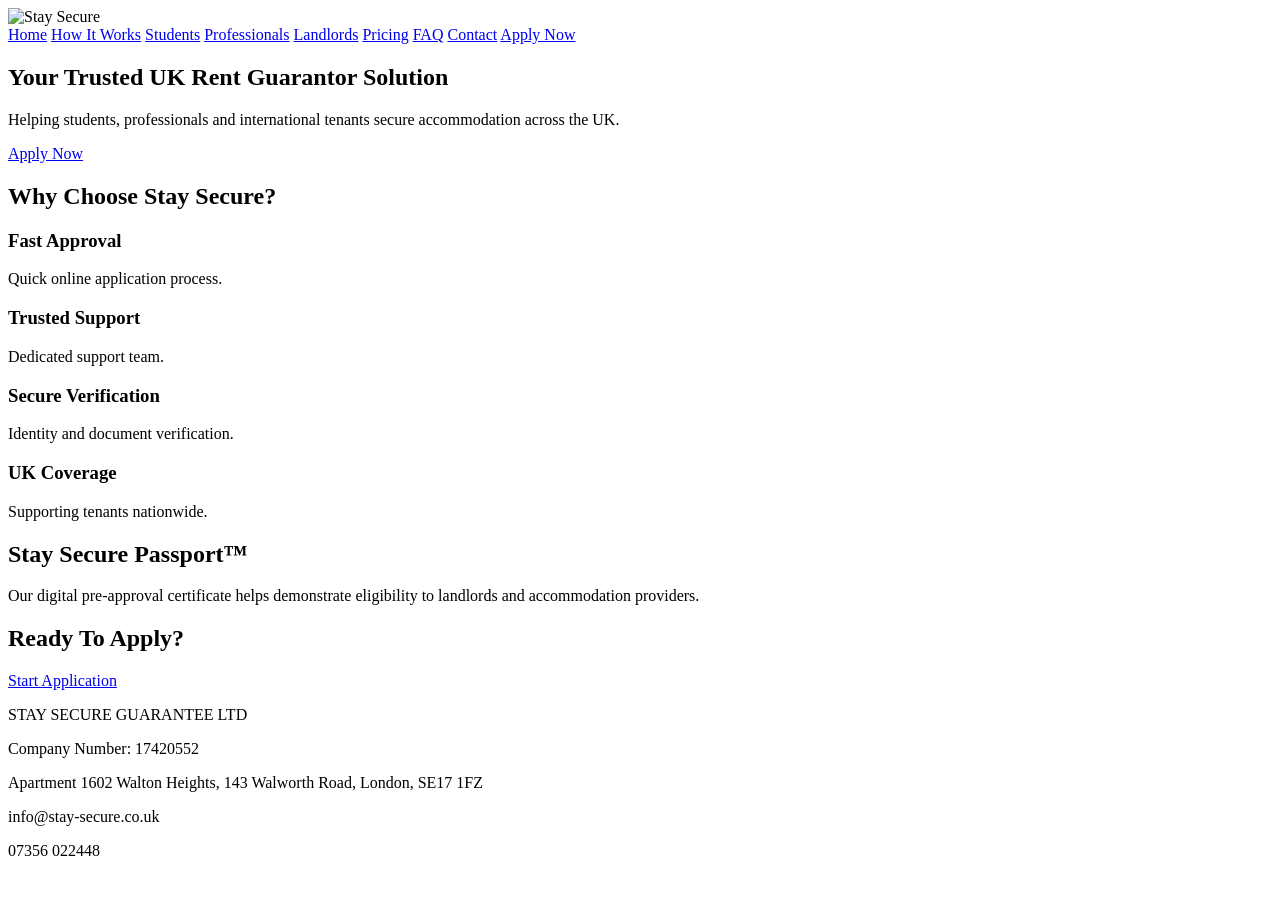
==== index.html @ 4a1a6204 "Add main HTML structure for Stay Secure website This HTML file serves as the main structure for the " ====
<!DOCTYPE html>
<html lang="en">
<head>
<meta charset="UTF-8">
<meta name="viewport" content="width=device-width, initial-scale=1.0">

<title>Stay Secure Guarantee Ltd</title>

<link rel="stylesheet" href="css/style.css">

</head>
<body>

<header>

<div class="container">

<div class="logo">
<img src="images/logo.png" alt="Stay Secure">
</div>

<nav>

<a href="index.html">Home</a>

<a href="how-it-works.html">How It Works</a>

<a href="students.html">Students</a>

<a href="professionals.html">Professionals</a>

<a href="landlords.html">Landlords</a>

<a href="pricing.html">Pricing</a>

<a href="faq.html">FAQ</a>

<a href="contact.html">Contact</a>

<a href="apply.html" class="apply-btn">
Apply Now
</a>

</nav>

</div>

</header>

<section class="hero">

<div class="container">

<h1>
Your Trusted UK Rent Guarantor Solution
</h1>

<p>

Helping students, professionals and international tenants secure accommodation across the UK.

</p>

<a href="contact.html" class="btn">
Apply Now
</a>

</div>

</section>

<section class="features">

<div class="container">

<h2>Why Choose Stay Secure?</h2>

<div class="cards">

<div class="card">

<h3>Fast Approval</h3>

<p>
Quick online application process.
</p>

</div>

<div class="card">

<h3>Trusted Support</h3>

<p>
Dedicated support team.
</p>

</div>

<div class="card">

<h3>Secure Verification</h3>

<p>
Identity and document verification.
</p>

</div>

<div class="card">

<h3>UK Coverage</h3>

<p>
Supporting tenants nationwide.
</p>

</div>

</div>

</div>

</section>

<section class="passport">

<div class="container">

<h2>Stay Secure Passport™</h2>

<p>

Our digital pre-approval certificate helps demonstrate eligibility to landlords and accommodation providers.

</p>

</div>

</section>

<section class="cta">

<div class="container">

<h2>
Ready To Apply?
</h2>

<a href="contact.html" class="btn">
Start Application
</a>

</div>

</section>

<footer>

<div class="container">

<p>
STAY SECURE GUARANTEE LTD
</p>

<p>
Company Number: 17420552
</p>

<p>
Apartment 1602 Walton Heights,
143 Walworth Road,
London,
SE17 1FZ
</p>

<p>
info@stay-secure.co.uk
</p>

<p>
07356 022448
</p>

</div>

</footer>

</body>
</html>
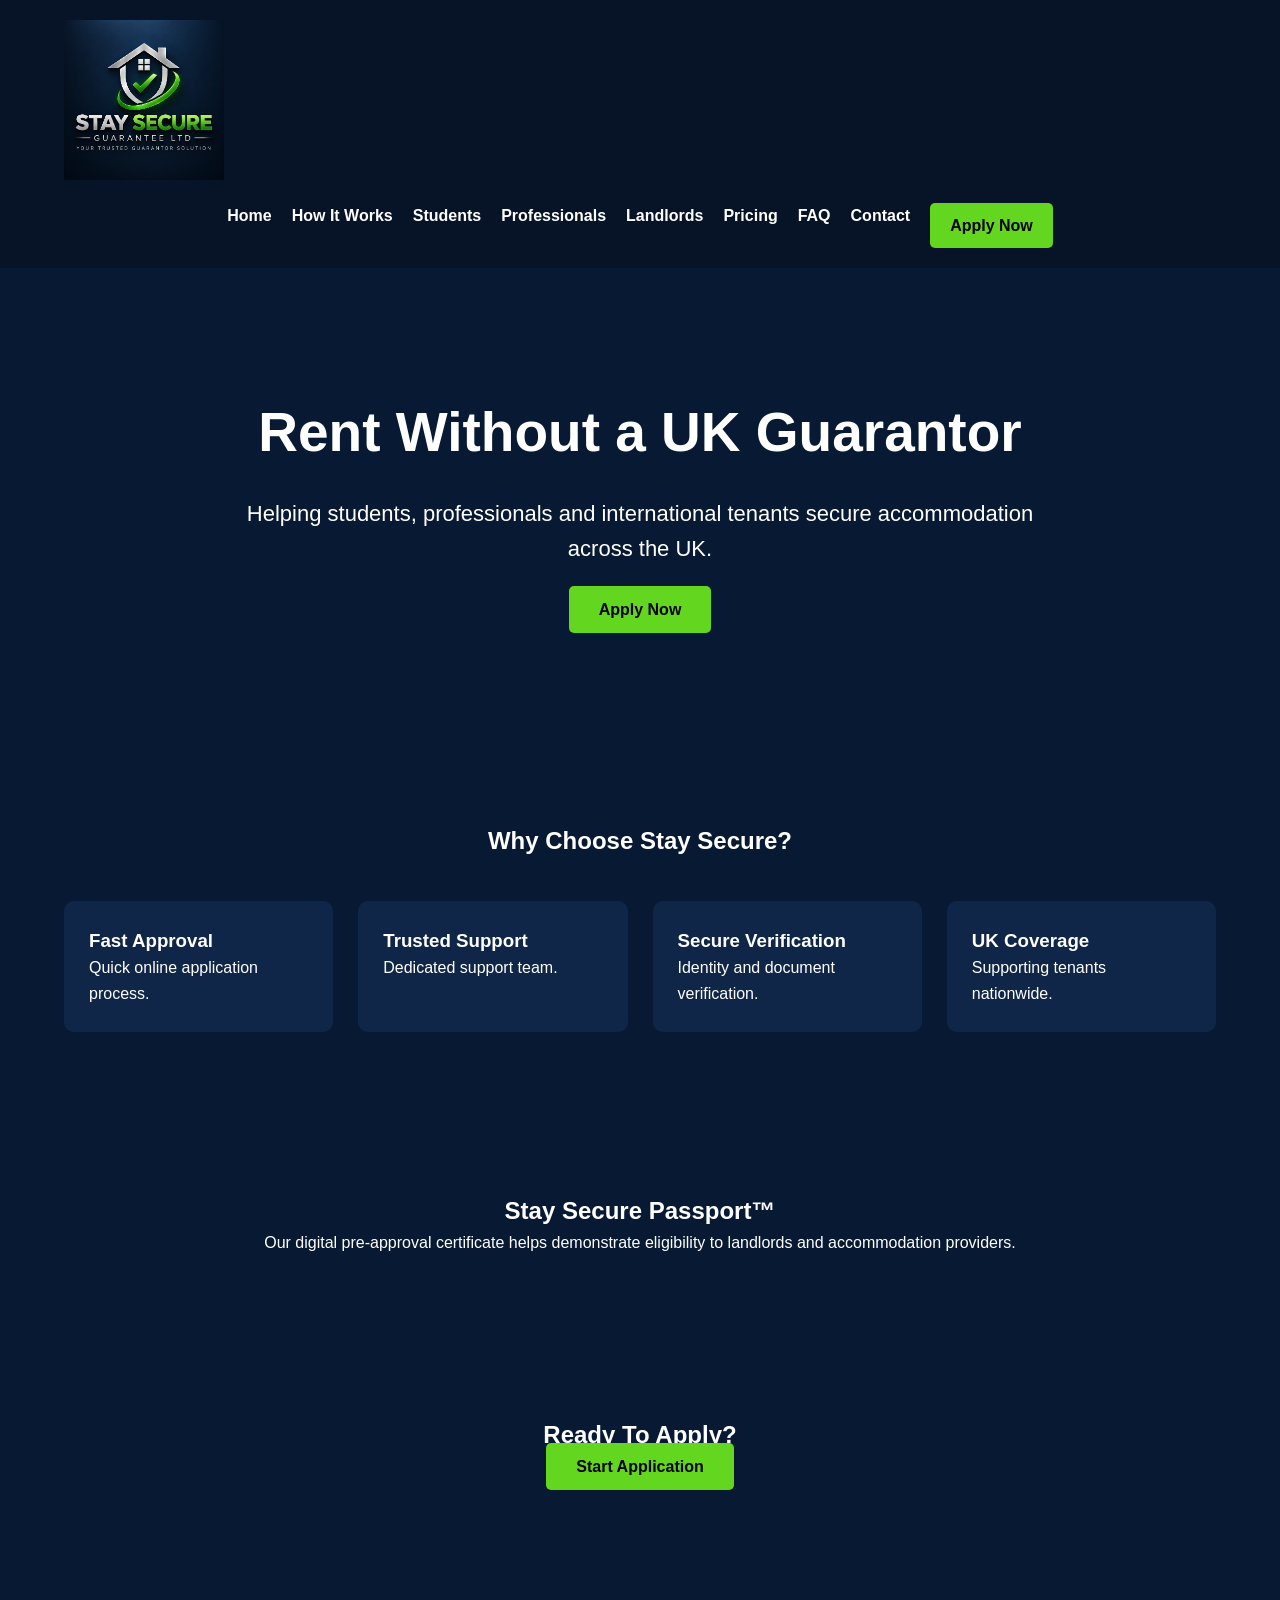
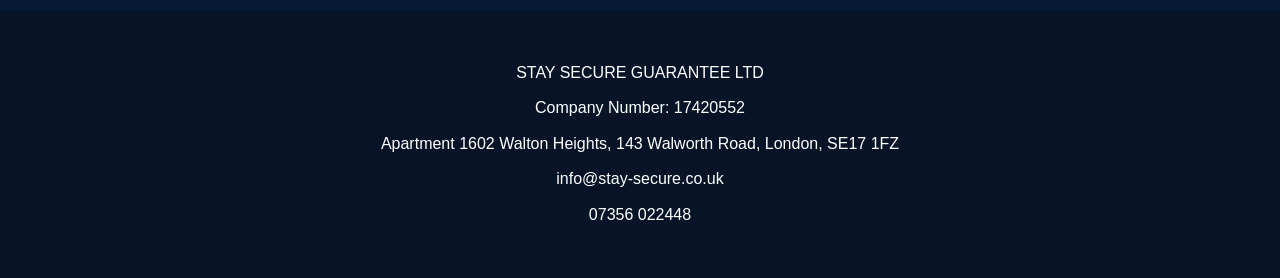
==== commit 1d51c9e7: "Change header text for rent guarantor solution" ====
--- a/index.html
+++ b/index.html
@@ -52,7 +52,7 @@
 <div class="container">
 
 <h1>
-Your Trusted UK Rent Guarantor Solution
+Rent Without a UK Guarantor
 </h1>
 
 <p>
--- a/css/style.css
+++ b/css/style.css
@@ -0,0 +1,116 @@
+*{
+margin:0;
+padding:0;
+box-sizing:border-box;
+font-family:Arial,sans-serif;
+}
+
+body{
+background:#081A33;
+color:white;
+line-height:1.6;
+}
+
+.container{
+width:90%;
+max-width:1200px;
+margin:auto;
+}
+
+header{
+background:#071428;
+padding:20px 0;
+}
+
+.logo img{
+height:160px;
+}
+
+nav{
+display:flex;
+justify-content:center;
+gap:20px;
+flex-wrap:wrap;
+margin-top:15px;
+}
+
+nav a{
+color:white;
+text-decoration:none;
+font-weight:bold;
+}
+
+.apply-btn{
+background:#63D61F;
+padding:10px 20px;
+border-radius:5px;
+color:black;
+}
+
+.hero{
+padding:120px 20px;
+text-align:center;
+}
+
+.hero h1{
+font-size:55px;
+margin-bottom:20px;
+}
+
+.hero p{
+font-size:22px;
+max-width:800px;
+margin:auto;
+margin-bottom:30px;
+}
+
+.btn{
+background:#63D61F;
+padding:15px 30px;
+color:black;
+text-decoration:none;
+border-radius:5px;
+font-weight:bold;
+}
+
+.features{
+padding:80px 0;
+}
+
+.features h2{
+text-align:center;
+margin-bottom:40px;
+}
+
+.cards{
+display:grid;
+grid-template-columns:repeat(auto-fit,minmax(250px,1fr));
+gap:25px;
+}
+
+.card{
+background:#102648;
+padding:25px;
+border-radius:10px;
+}
+
+.passport{
+padding:80px 0;
+text-align:center;
+}
+
+.cta{
+padding:80px 0;
+text-align:center;
+}
+
+footer{
+background:#071428;
+padding:40px 0;
+text-align:center;
+margin-top:50px;
+}
+
+footer p{
+margin:10px 0;
+}
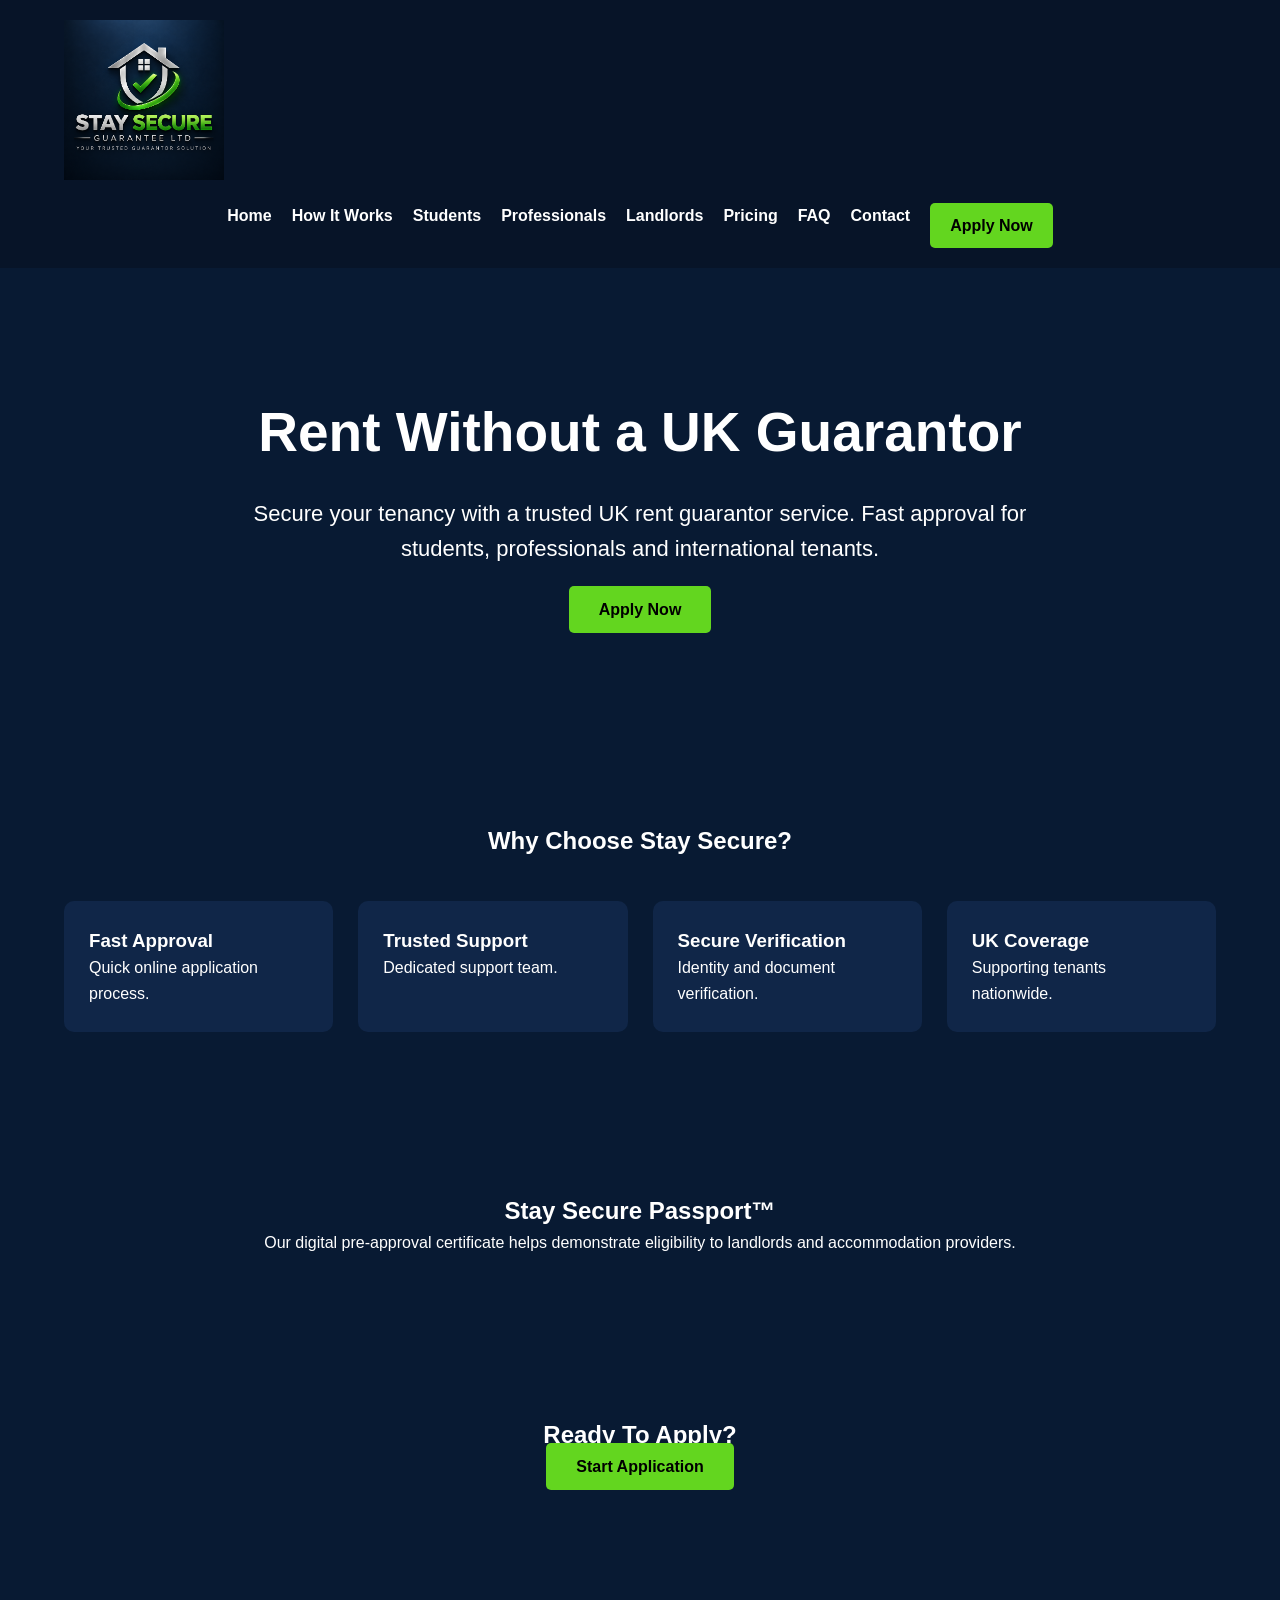
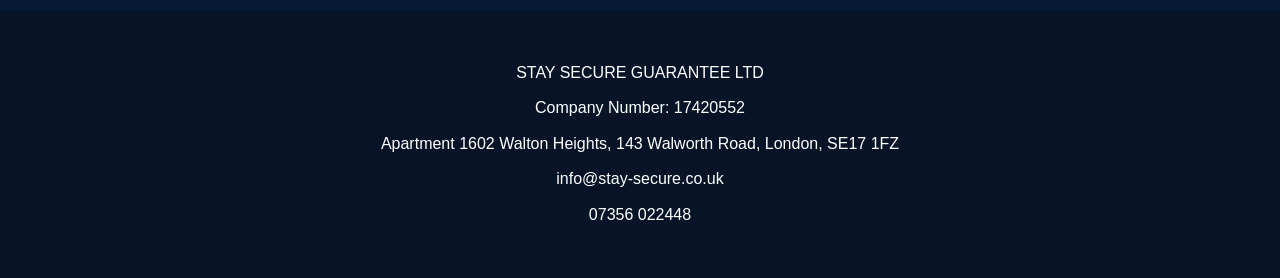
==== commit d08ac4b0: "Revise accommodation service description in index.html Updated the text to emphasize the rent guaran" ====
--- a/index.html
+++ b/index.html
@@ -57,7 +57,8 @@
 
 <p>
 
-Helping students, professionals and international tenants secure accommodation across the UK.
+Secure your tenancy with a trusted UK rent guarantor service.
+Fast approval for students, professionals and international tenants.
 
 </p>
 
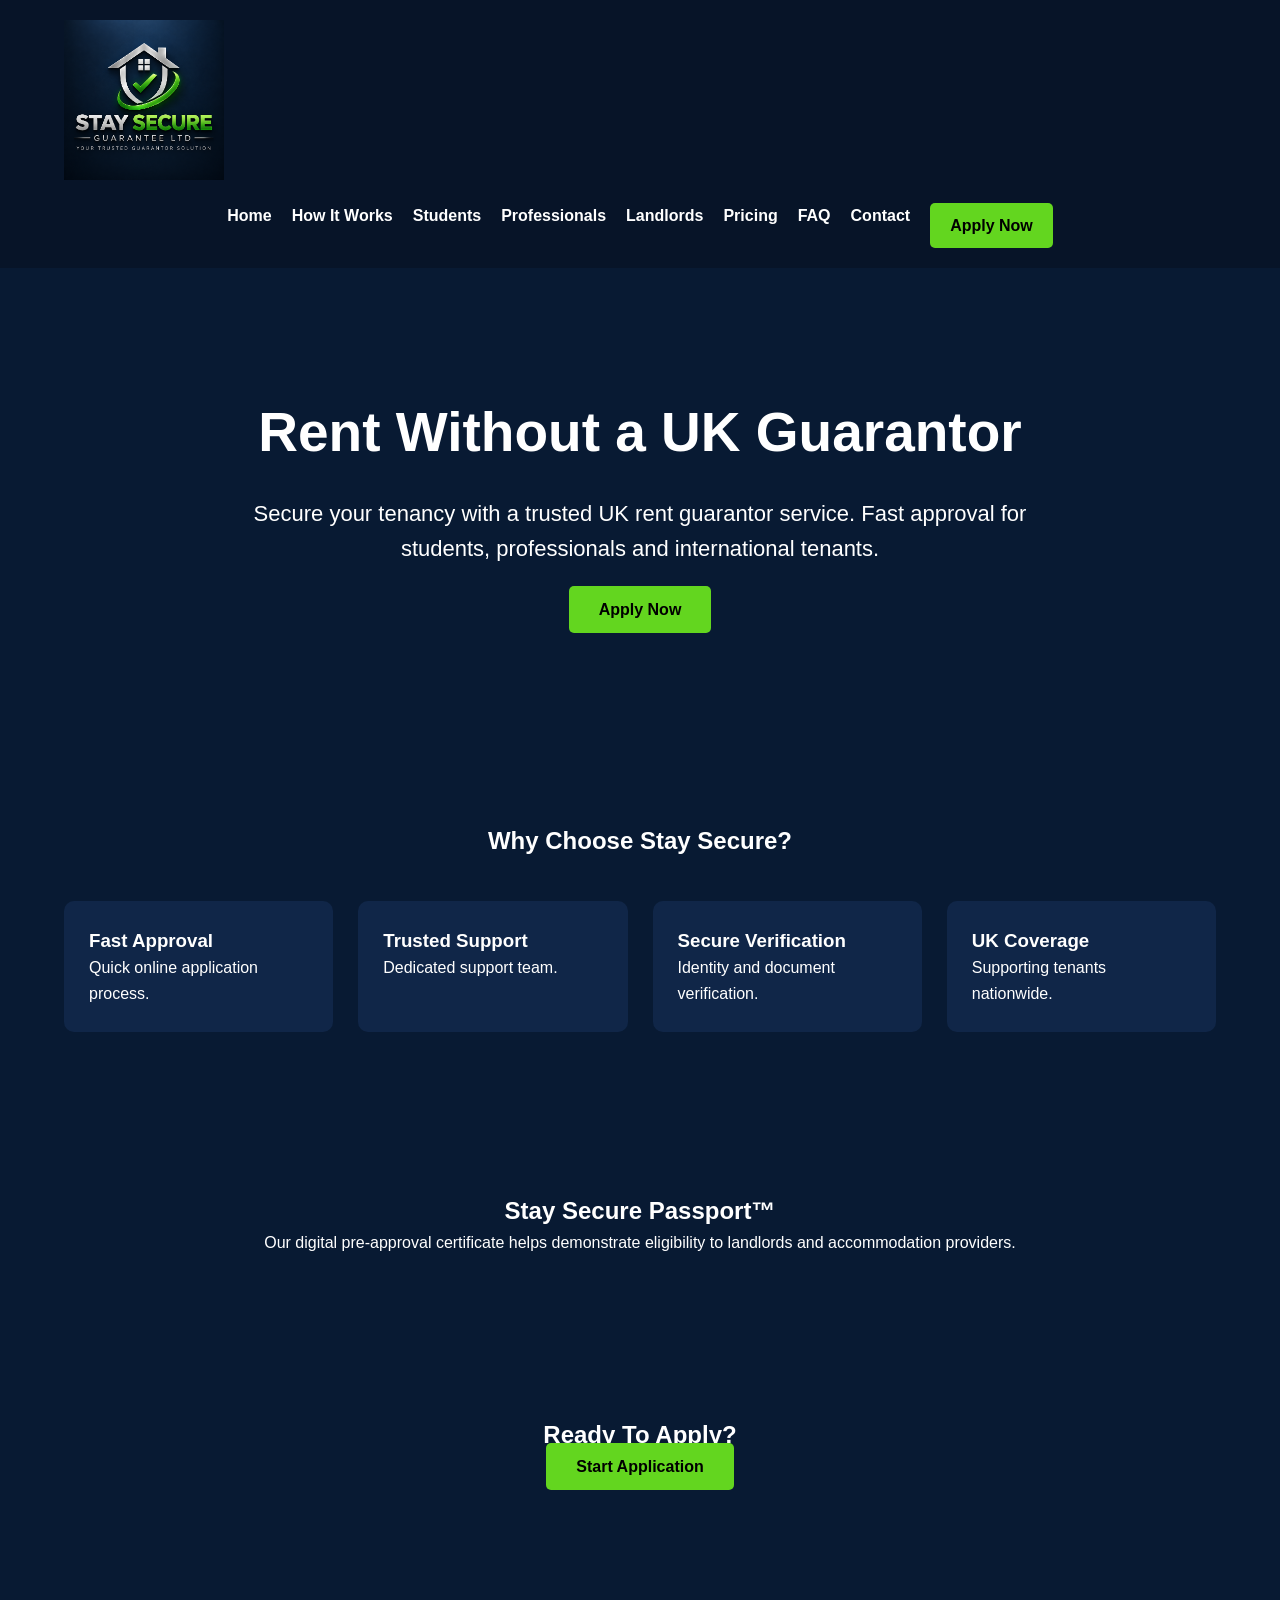
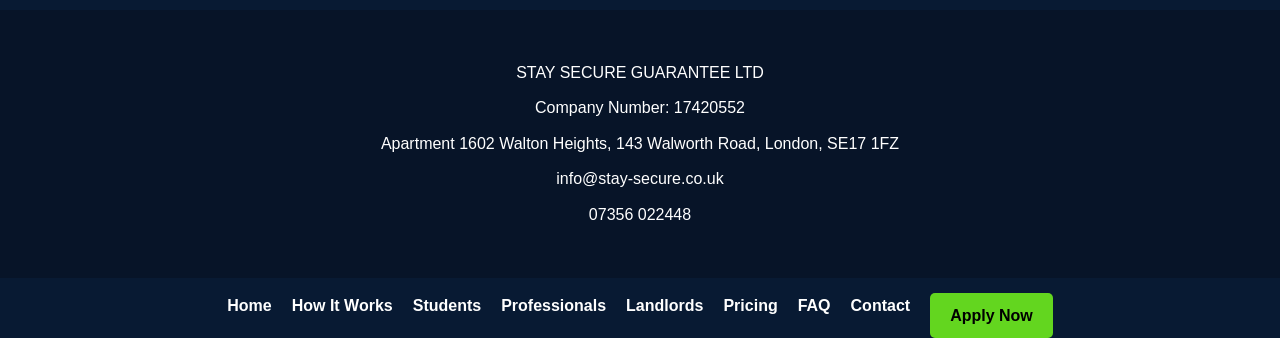
==== commit 66119722: "Add navigation links to index.html" ====
--- a/index.html
+++ b/index.html
@@ -189,3 +189,14 @@
 
 </body>
 </html>
+<nav>
+    <a href="index.html">Home</a>
+    <a href="how-it-works.html">How It Works</a>
+    <a href="students.html">Students</a>
+    <a href="professionals.html">Professionals</a>
+    <a href="landlords.html">Landlords</a>
+    <a href="pricing.html">Pricing</a>
+    <a href="faq.html">FAQ</a>
+    <a href="contact.html">Contact</a>
+    <a href="apply.html" class="apply-btn">Apply Now</a>
+</nav>
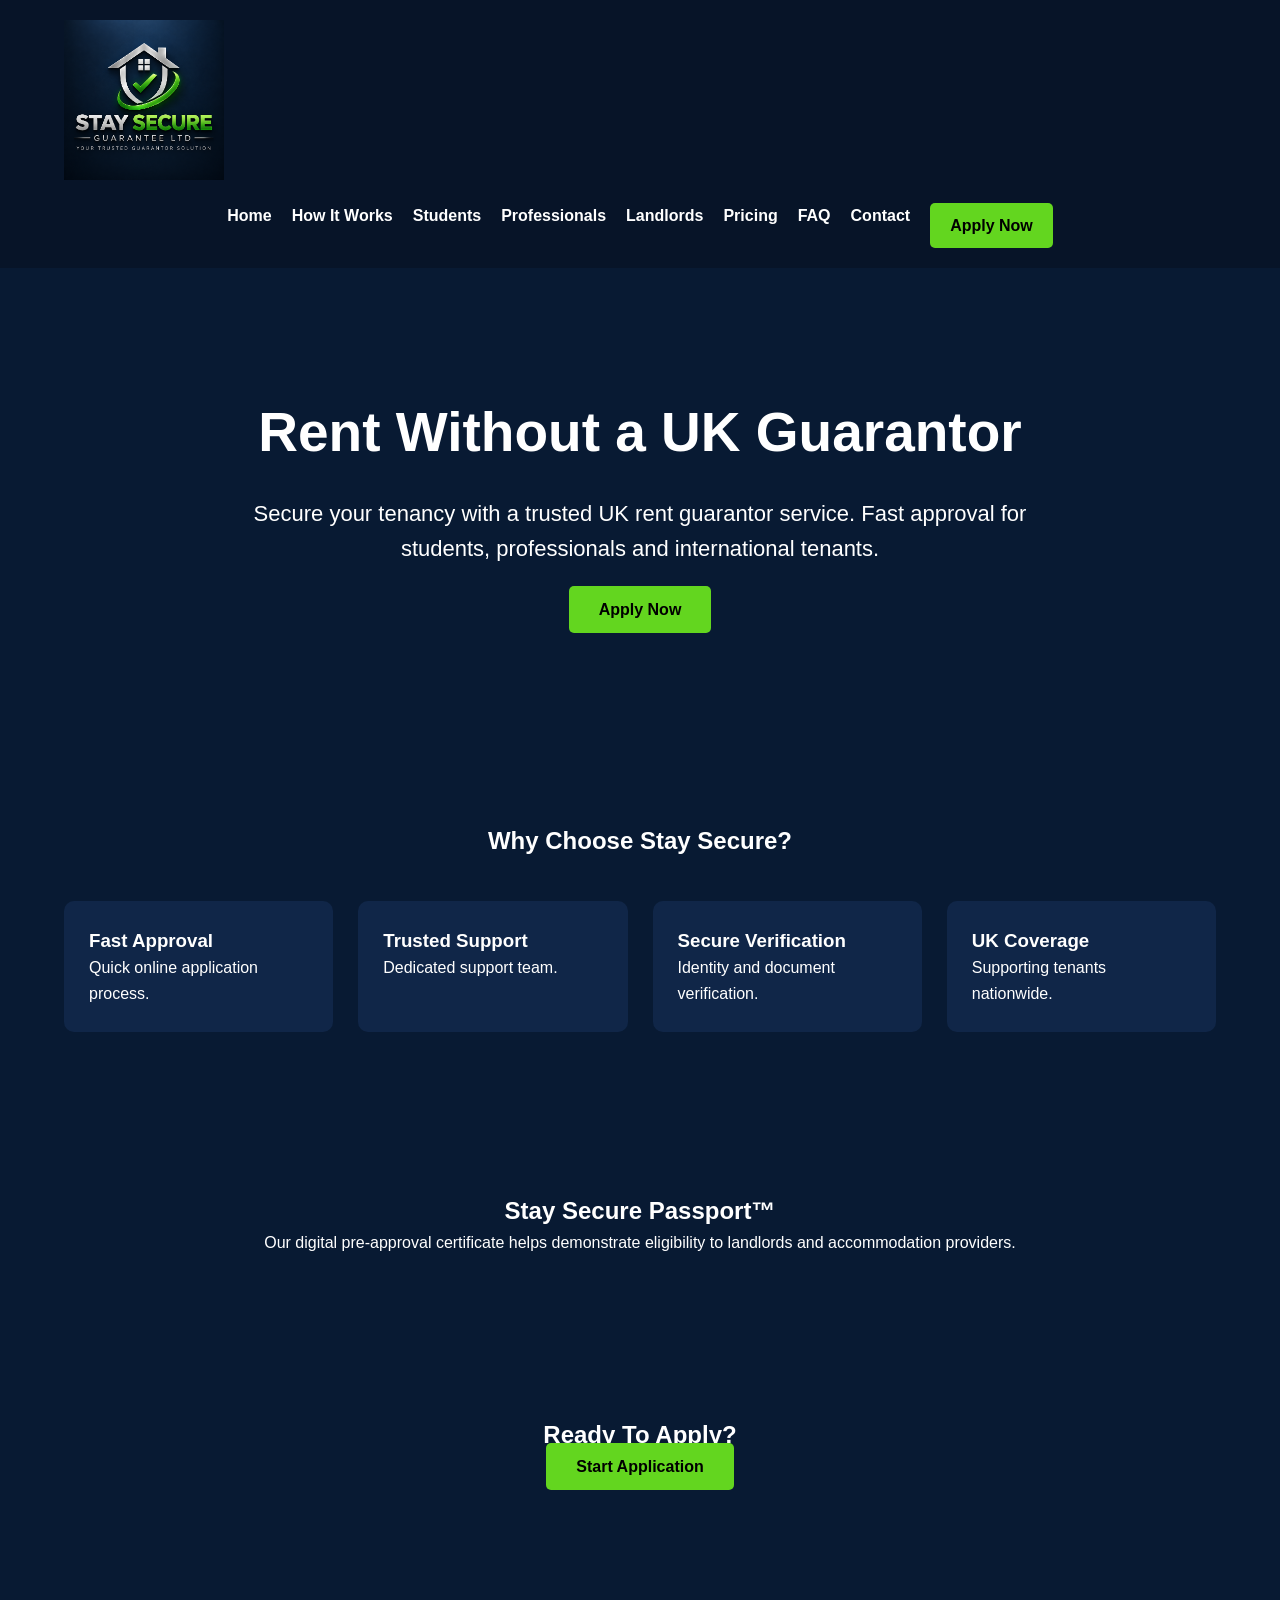
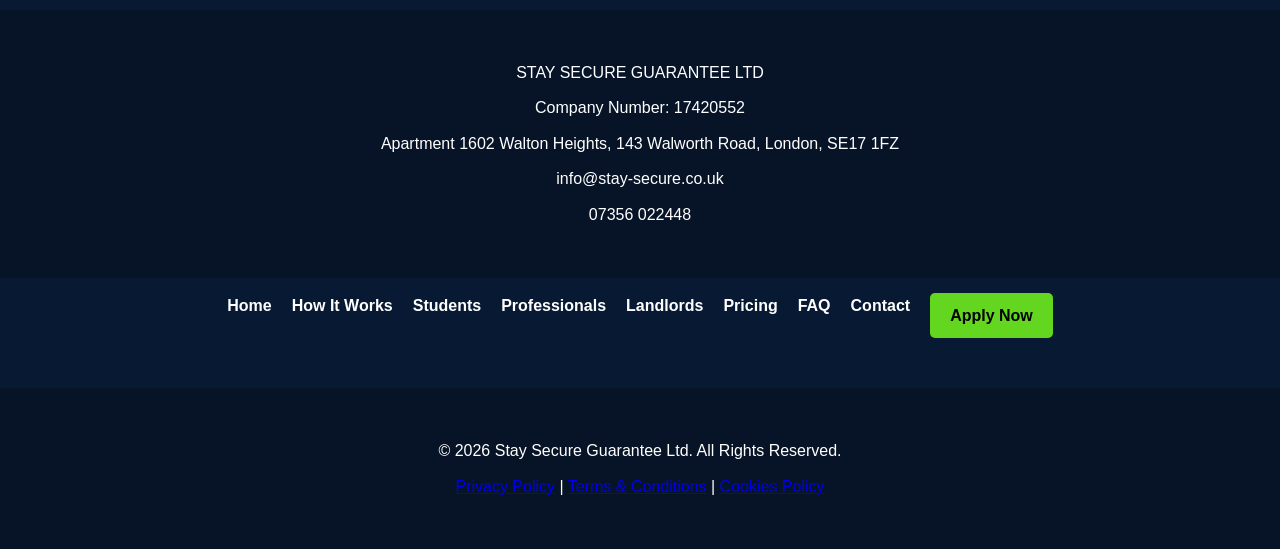
==== commit 3d9dfb8b: "Add footer with copyright and policy links Added footer with copyright and policy links." ====
--- a/index.html
+++ b/index.html
@@ -200,3 +200,14 @@
     <a href="contact.html">Contact</a>
     <a href="apply.html" class="apply-btn">Apply Now</a>
 </nav>
+<link rel="stylesheet" href="css/style.css">
+<footer>
+    <div class="container">
+        <p>© 2026 Stay Secure Guarantee Ltd. All Rights Reserved.</p>
+        <p>
+            <a href="privacy.html">Privacy Policy</a> |
+            <a href="terms.html">Terms & Conditions</a> |
+            <a href="cookies.html">Cookies Policy</a>
+        </p>
+    </div>
+</footer>
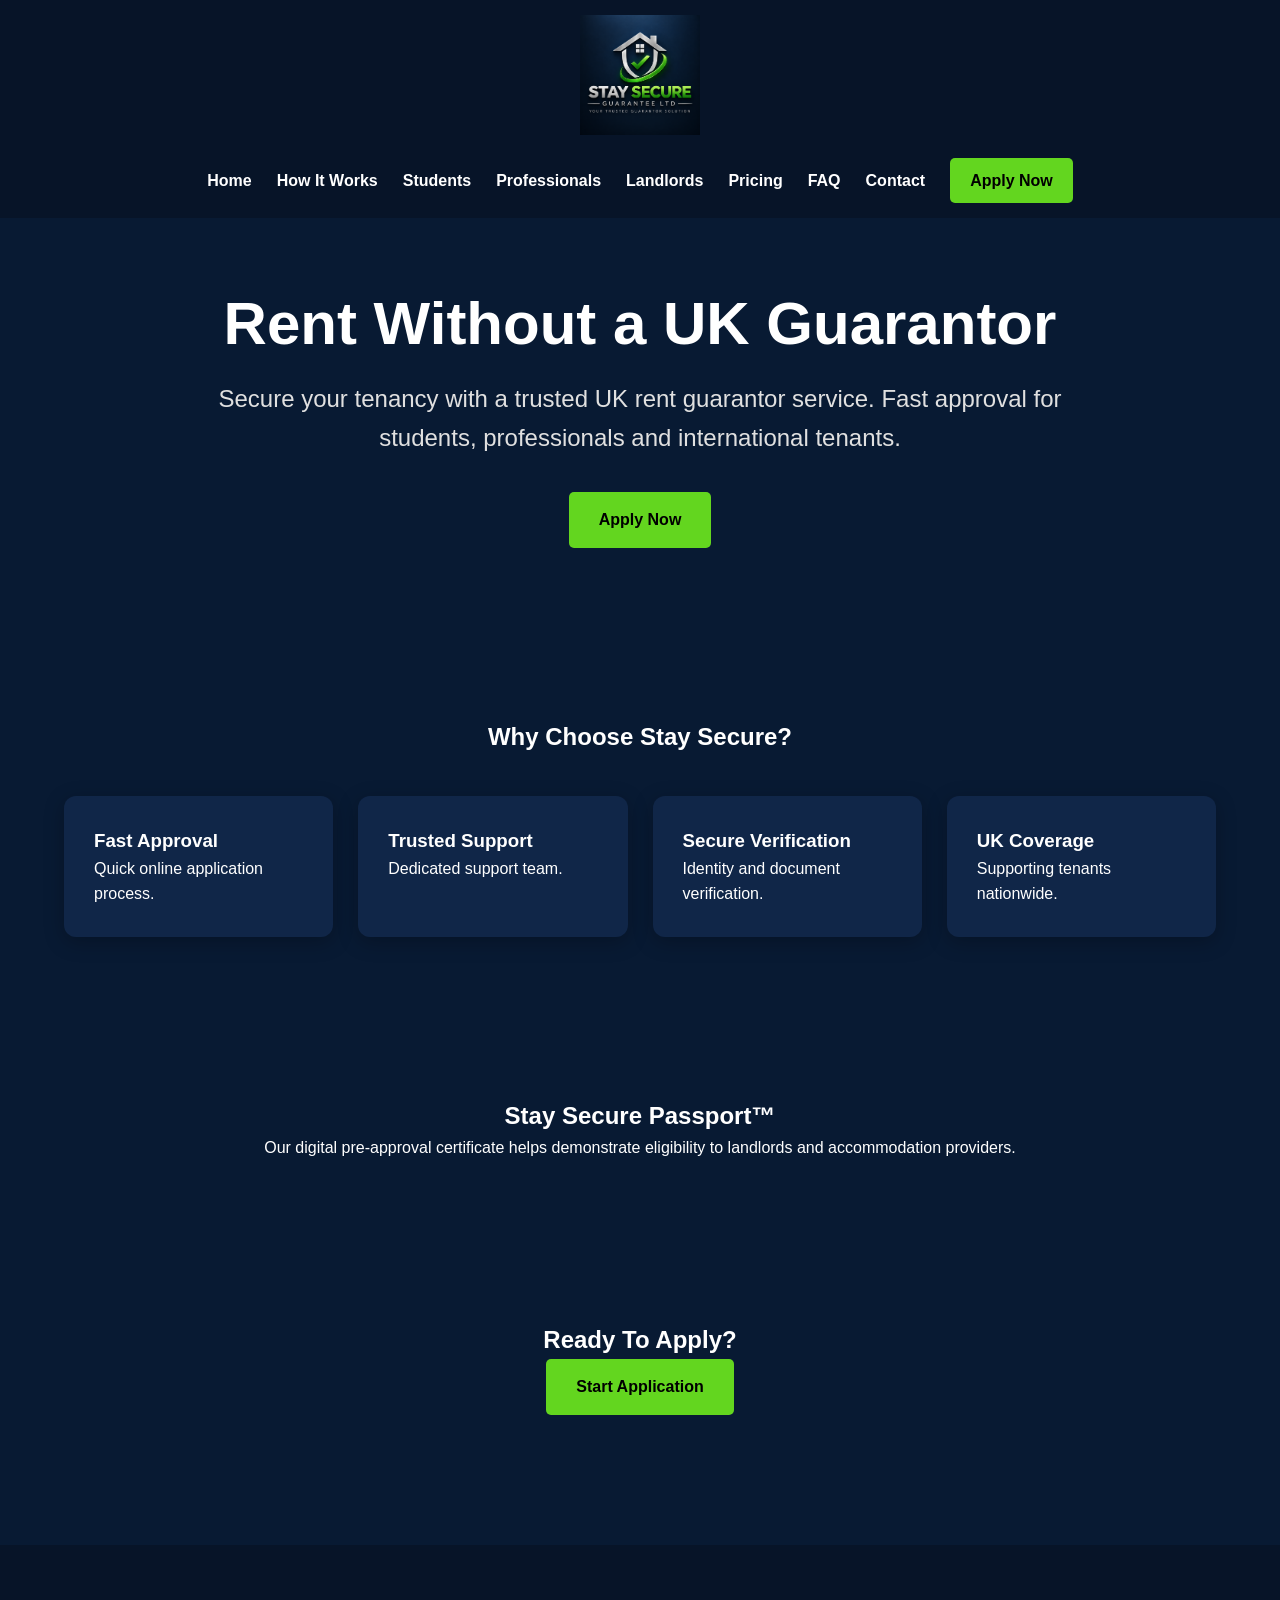
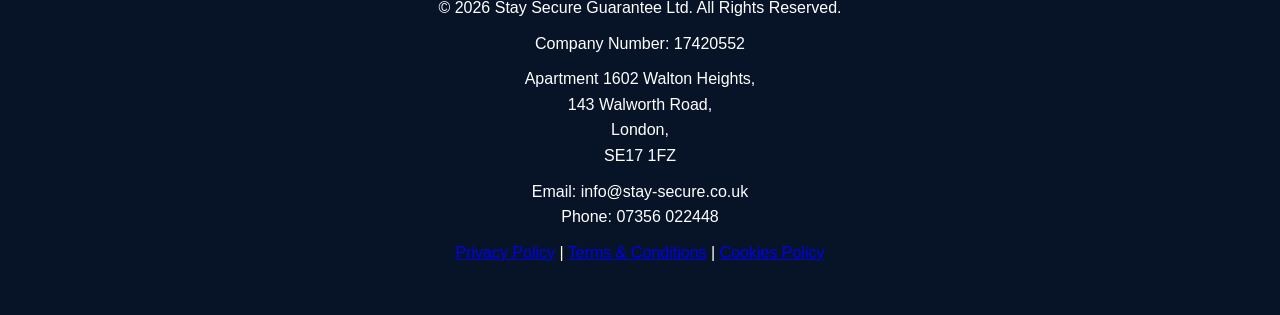
==== commit 0bfada33: "Update index.html" ====
--- a/index.html
+++ b/index.html
@@ -1,213 +1,137 @@
 <!DOCTYPE html>
 <html lang="en">
 <head>
-<meta charset="UTF-8">
-<meta name="viewport" content="width=device-width, initial-scale=1.0">
+    <meta charset="UTF-8">
+    <meta name="viewport" content="width=device-width, initial-scale=1.0">
 
-<title>Stay Secure Guarantee Ltd</title>
+    <title>Stay Secure Guarantee Ltd</title>
 
-<link rel="stylesheet" href="css/style.css">
+    <link rel="stylesheet" href="css/style.css">
+</head>
 
-</head>
 <body>
 
 <header>
+    <div class="container">
 
-<div class="container">
+        <div class="logo">
+            <img src="images/logo.png" alt="Stay Secure Guarantee Ltd">
+        </div>
 
-<div class="logo">
-<img src="images/logo.png" alt="Stay Secure">
-</div>
+        <nav>
+            <a href="index.html">Home</a>
+            <a href="how-it-works.html">How It Works</a>
+            <a href="students.html">Students</a>
+            <a href="professionals.html">Professionals</a>
+            <a href="landlords.html">Landlords</a>
+            <a href="pricing.html">Pricing</a>
+            <a href="faq.html">FAQ</a>
+            <a href="contact.html">Contact</a>
+            <a href="apply.html" class="apply-btn">Apply Now</a>
+        </nav>
 
-<nav>
-
-<a href="index.html">Home</a>
-
-<a href="how-it-works.html">How It Works</a>
-
-<a href="students.html">Students</a>
-
-<a href="professionals.html">Professionals</a>
-
-<a href="landlords.html">Landlords</a>
-
-<a href="pricing.html">Pricing</a>
-
-<a href="faq.html">FAQ</a>
-
-<a href="contact.html">Contact</a>
-
-<a href="apply.html" class="apply-btn">
-Apply Now
-</a>
-
-</nav>
-
-</div>
-
+    </div>
 </header>
 
 <section class="hero">
+    <div class="container">
 
-<div class="container">
+        <h1>Rent Without a UK Guarantor</h1>
 
-<h1>
-Rent Without a UK Guarantor
-</h1>
+        <p>
+            Secure your tenancy with a trusted UK rent guarantor service.
+            Fast approval for students, professionals and international tenants.
+        </p>
 
-<p>
+        <a href="apply.html" class="btn">Apply Now</a>
 
-Secure your tenancy with a trusted UK rent guarantor service.
-Fast approval for students, professionals and international tenants.
-
-</p>
-
-<a href="contact.html" class="btn">
-Apply Now
-</a>
-
-</div>
-
+    </div>
 </section>
 
 <section class="features">
+    <div class="container">
 
-<div class="container">
+        <h2>Why Choose Stay Secure?</h2>
 
-<h2>Why Choose Stay Secure?</h2>
+        <div class="cards">
 
-<div class="cards">
+            <div class="card">
+                <h3>Fast Approval</h3>
+                <p>Quick online application process.</p>
+            </div>
 
-<div class="card">
+            <div class="card">
+                <h3>Trusted Support</h3>
+                <p>Dedicated support team.</p>
+            </div>
 
-<h3>Fast Approval</h3>
+            <div class="card">
+                <h3>Secure Verification</h3>
+                <p>Identity and document verification.</p>
+            </div>
 
-<p>
-Quick online application process.
-</p>
+            <div class="card">
+                <h3>UK Coverage</h3>
+                <p>Supporting tenants nationwide.</p>
+            </div>
 
-</div>
+        </div>
 
-<div class="card">
-
-<h3>Trusted Support</h3>
-
-<p>
-Dedicated support team.
-</p>
-
-</div>
-
-<div class="card">
-
-<h3>Secure Verification</h3>
-
-<p>
-Identity and document verification.
-</p>
-
-</div>
-
-<div class="card">
-
-<h3>UK Coverage</h3>
-
-<p>
-Supporting tenants nationwide.
-</p>
-
-</div>
-
-</div>
-
-</div>
-
+    </div>
 </section>
 
 <section class="passport">
+    <div class="container">
 
-<div class="container">
+        <h2>Stay Secure Passport™</h2>
 
-<h2>Stay Secure Passport™</h2>
+        <p>
+            Our digital pre-approval certificate helps demonstrate eligibility
+            to landlords and accommodation providers.
+        </p>
 
-<p>
-
-Our digital pre-approval certificate helps demonstrate eligibility to landlords and accommodation providers.
-
-</p>
-
-</div>
-
+    </div>
 </section>
 
 <section class="cta">
+    <div class="container">
 
-<div class="container">
+        <h2>Ready To Apply?</h2>
 
-<h2>
-Ready To Apply?
-</h2>
+        <a href="apply.html" class="btn">
+            Start Application
+        </a>
 
-<a href="contact.html" class="btn">
-Start Application
-</a>
-
-</div>
-
+    </div>
 </section>
 
 <footer>
+    <div class="container">
 
-<div class="container">
+        <p>© 2026 Stay Secure Guarantee Ltd. All Rights Reserved.</p>
 
-<p>
-STAY SECURE GUARANTEE LTD
-</p>
+        <p>Company Number: 17420552</p>
 
-<p>
-Company Number: 17420552
-</p>
+        <p>
+            Apartment 1602 Walton Heights,<br>
+            143 Walworth Road,<br>
+            London,<br>
+            SE17 1FZ
+        </p>
 
-<p>
-Apartment 1602 Walton Heights,
-143 Walworth Road,
-London,
-SE17 1FZ
-</p>
+        <p>
+            Email: info@stay-secure.co.uk<br>
+            Phone: 07356 022448
+        </p>
 
-<p>
-info@stay-secure.co.uk
-</p>
-
-<p>
-07356 022448
-</p>
-
-</div>
-
-</footer>
-
-</body>
-</html>
-<nav>
-    <a href="index.html">Home</a>
-    <a href="how-it-works.html">How It Works</a>
-    <a href="students.html">Students</a>
-    <a href="professionals.html">Professionals</a>
-    <a href="landlords.html">Landlords</a>
-    <a href="pricing.html">Pricing</a>
-    <a href="faq.html">FAQ</a>
-    <a href="contact.html">Contact</a>
-    <a href="apply.html" class="apply-btn">Apply Now</a>
-</nav>
-<link rel="stylesheet" href="css/style.css">
-<footer>
-    <div class="container">
-        <p>© 2026 Stay Secure Guarantee Ltd. All Rights Reserved.</p>
         <p>
             <a href="privacy.html">Privacy Policy</a> |
             <a href="terms.html">Terms & Conditions</a> |
             <a href="cookies.html">Cookies Policy</a>
         </p>
+
     </div>
 </footer>
+
+</body>
+</html>
--- a/css/style.css
+++ b/css/style.css
@@ -1,116 +1,180 @@
 *{
-margin:0;
-padding:0;
-box-sizing:border-box;
-font-family:Arial,sans-serif;
+    margin:0;
+    padding:0;
+    box-sizing:border-box;
+    font-family:Arial,sans-serif;
 }
 
 body{
-background:#081A33;
-color:white;
-line-height:1.6;
+    background:#081A33;
+    color:white;
+    line-height:1.6;
 }
 
 .container{
-width:90%;
-max-width:1200px;
-margin:auto;
+    width:90%;
+    max-width:1200px;
+    margin:auto;
 }
 
+/* HEADER */
+
 header{
-background:#071428;
-padding:20px 0;
+    background:#071428;
+    padding:15px 0;
+}
+
+.logo{
+    text-align:center;
 }
 
 .logo img{
-height:160px;
+    height:120px;
 }
 
 nav{
-display:flex;
-justify-content:center;
-gap:20px;
-flex-wrap:wrap;
-margin-top:15px;
+    display:flex;
+    justify-content:center;
+    align-items:center;
+    gap:25px;
+    flex-wrap:wrap;
+    margin-top:15px;
 }
 
 nav a{
-color:white;
-text-decoration:none;
-font-weight:bold;
+    color:white;
+    text-decoration:none;
+    font-weight:bold;
+    transition:0.3s;
+}
+
+nav a:hover{
+    color:#63D61F;
 }
 
 .apply-btn{
-background:#63D61F;
-padding:10px 20px;
-border-radius:5px;
-color:black;
+    background:#63D61F;
+    color:black !important;
+    padding:10px 20px;
+    border-radius:5px;
 }
 
+.apply-btn:hover{
+    background:#7CF22D;
+}
+
+/* HERO */
+
 .hero{
-padding:120px 20px;
-text-align:center;
+    padding:70px 20px 90px;
+    text-align:center;
 }
 
 .hero h1{
-font-size:55px;
-margin-bottom:20px;
+    font-size:60px;
+    margin-bottom:20px;
+    line-height:1.2;
 }
 
 .hero p{
-font-size:22px;
-max-width:800px;
-margin:auto;
-margin-bottom:30px;
+    font-size:24px;
+    max-width:850px;
+    margin:0 auto 35px;
+    color:#E0E0E0;
 }
 
 .btn{
-background:#63D61F;
-padding:15px 30px;
-color:black;
-text-decoration:none;
-border-radius:5px;
-font-weight:bold;
+    background:#63D61F;
+    color:black;
+    text-decoration:none;
+    padding:15px 30px;
+    border-radius:5px;
+    font-weight:bold;
+    display:inline-block;
+    transition:0.3s;
 }
 
+.btn:hover{
+    background:#7CF22D;
+    transform:translateY(-2px);
+}
+
+/* FEATURES */
+
 .features{
-padding:80px 0;
+    padding:80px 0;
 }
 
 .features h2{
-text-align:center;
-margin-bottom:40px;
+    text-align:center;
+    margin-bottom:40px;
 }
 
 .cards{
-display:grid;
-grid-template-columns:repeat(auto-fit,minmax(250px,1fr));
-gap:25px;
+    display:grid;
+    grid-template-columns:repeat(auto-fit,minmax(250px,1fr));
+    gap:25px;
 }
 
 .card{
-background:#102648;
-padding:25px;
-border-radius:10px;
+    background:#102648;
+    padding:30px;
+    border-radius:12px;
+    box-shadow:0 5px 20px rgba(0,0,0,0.25);
+    transition:0.3s;
 }
 
+.card:hover{
+    transform:translateY(-5px);
+}
+
+/* OTHER SECTIONS */
+
 .passport{
-padding:80px 0;
-text-align:center;
+    padding:80px 0;
+    text-align:center;
 }
 
 .cta{
-padding:80px 0;
-text-align:center;
+    padding:80px 0;
+    text-align:center;
 }
 
+/* FOOTER */
+
 footer{
-background:#071428;
-padding:40px 0;
-text-align:center;
-margin-top:50px;
+    background:#071428;
+    padding:40px 0;
+    text-align:center;
+    margin-top:50px;
 }
 
 footer p{
-margin:10px 0;
+    margin:10px 0;
 }
+
+/* MOBILE */
+
+@media (max-width:768px){
+
+    .logo img{
+        height:90px;
+    }
+
+    .hero{
+        padding:50px 15px;
+    }
+
+    .hero h1{
+        font-size:38px;
+    }
+
+    .hero p{
+        font-size:18px;
+    }
+
+    nav{
+        gap:15px;
+    }
+
+}
